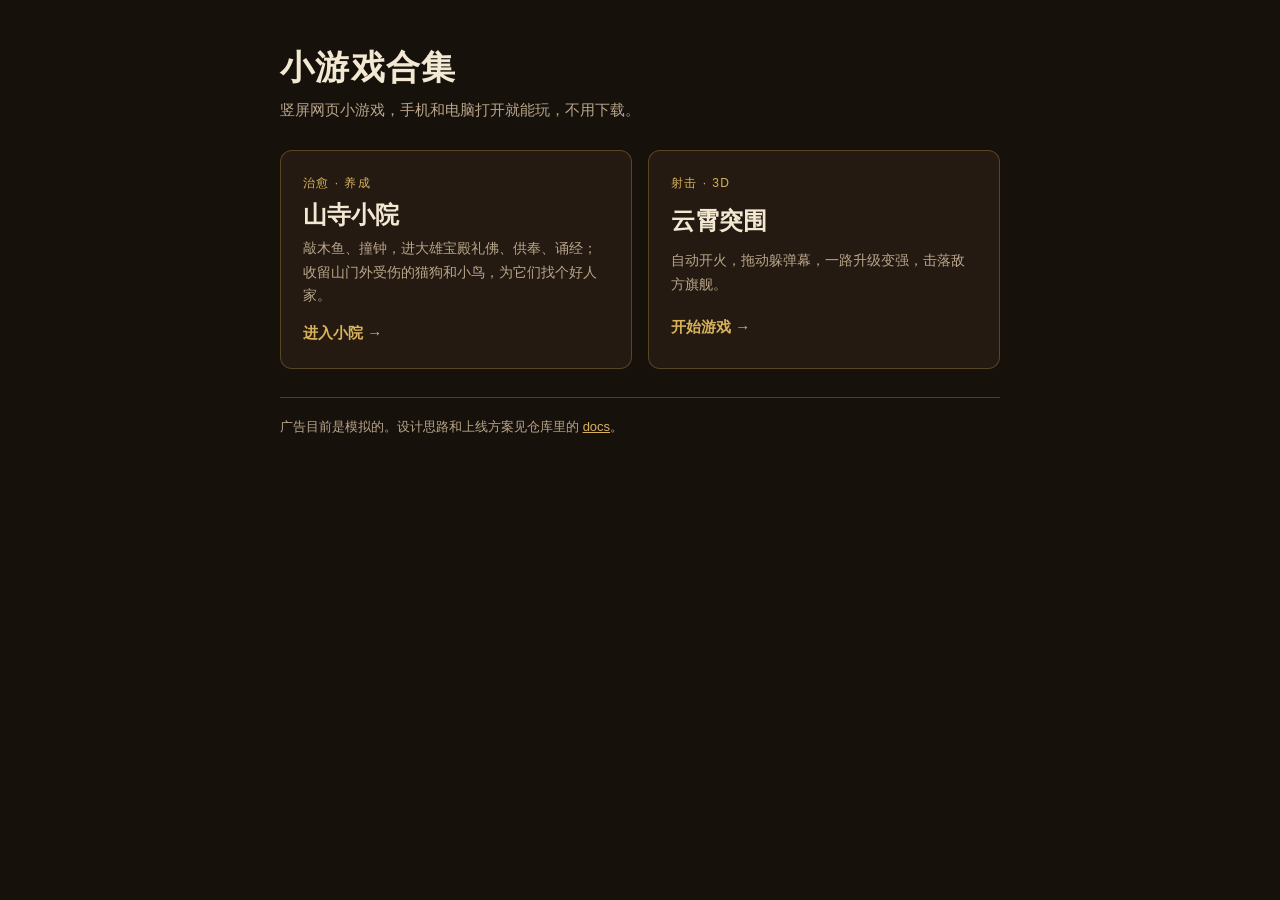
==== index.html @ 07c8e312 "Add landing page and README Co-Authored-By: Claude Opus 5.5 <noreply@anthropic.com>" ====
<!doctype html>
<html lang="zh-CN">
<head>
<meta charset="utf-8">
<meta name="viewport" content="width=device-width, initial-scale=1">
<title>小游戏合集</title>
<meta name="description" content="两款竖屏网页小游戏：云霄突围、山寺小院。手机和电脑打开就能玩。">
<style>
  :root {
    --bg: #17110c;
    --card: #241a12;
    --line: rgba(217, 178, 92, .28);
    --gold: #d9b25c;
    --text: #f3e8d2;
    --muted: #b9a68a;
    --serif: "Songti SC", "STSong", "Noto Serif SC", "Source Han Serif SC", serif;
    --sans: -apple-system, BlinkMacSystemFont, "PingFang SC", "Microsoft YaHei", sans-serif;
    color-scheme: dark;
  }
  * { box-sizing: border-box; }
  body {
    margin: 0;
    background: var(--bg);
    color: var(--text);
    font: 15px/1.7 var(--sans);
    padding: 48px max(16px, env(safe-area-inset-right, 0px)) 48px max(16px, env(safe-area-inset-left, 0px));
  }
  main { max-width: 720px; margin: 0 auto; display: grid; gap: 28px; }
  h1 { font: 700 34px/1.2 var(--serif); margin: 0; letter-spacing: .04em; text-wrap: balance; }
  .lead { color: var(--muted); margin: 8px 0 0; }
  .games { display: grid; grid-template-columns: repeat(auto-fit, minmax(260px, 1fr)); gap: 16px; }
  a.game {
    display: grid;
    gap: 6px;
    padding: 22px;
    border: 1px solid var(--line);
    border-radius: 12px;
    background: var(--card);
    color: inherit;
    text-decoration: none;
    transition: border-color .2s, transform .2s;
  }
  a.game:hover, a.game:focus-visible { border-color: var(--gold); transform: translateY(-2px); outline: none; }
  .tag { font-size: 12px; letter-spacing: .12em; color: var(--gold); }
  .name { font: 700 24px/1.3 var(--serif); }
  .desc { color: var(--muted); font-size: 14px; }
  .play { margin-top: 6px; color: var(--gold); font-weight: 600; }
  footer { color: var(--muted); font-size: 13px; border-top: 1px solid var(--line); padding-top: 18px; }
  footer a { color: var(--gold); }
  @media (prefers-reduced-motion: reduce) { a.game { transition: none; } }
</style>
</head>
<body>
<main>
  <header>
    <h1>小游戏合集</h1>
    <p class="lead">竖屏网页小游戏，手机和电脑打开就能玩，不用下载。</p>
  </header>
  <section class="games">
    <a class="game" href="temple-yard/">
      <span class="tag">治愈 · 养成</span>
      <span class="name">山寺小院</span>
      <span class="desc">敲木鱼、撞钟，进大雄宝殿礼佛、供奉、诵经；收留山门外受伤的猫狗和小鸟，为它们找个好人家。</span>
      <span class="play">进入小院 →</span>
    </a>
    <a class="game" href="sky-breakout/">
      <span class="tag">射击 · 3D</span>
      <span class="name">云霄突围</span>
      <span class="desc">自动开火，拖动躲弹幕，一路升级变强，击落敌方旗舰。</span>
      <span class="play">开始游戏 →</span>
    </a>
  </section>
  <footer>
    广告目前是模拟的。设计思路和上线方案见仓库里的 <a href="https://github.com/sunwenpng/mini-games/tree/main/docs">docs</a>。
  </footer>
</main>
</body>
</html>
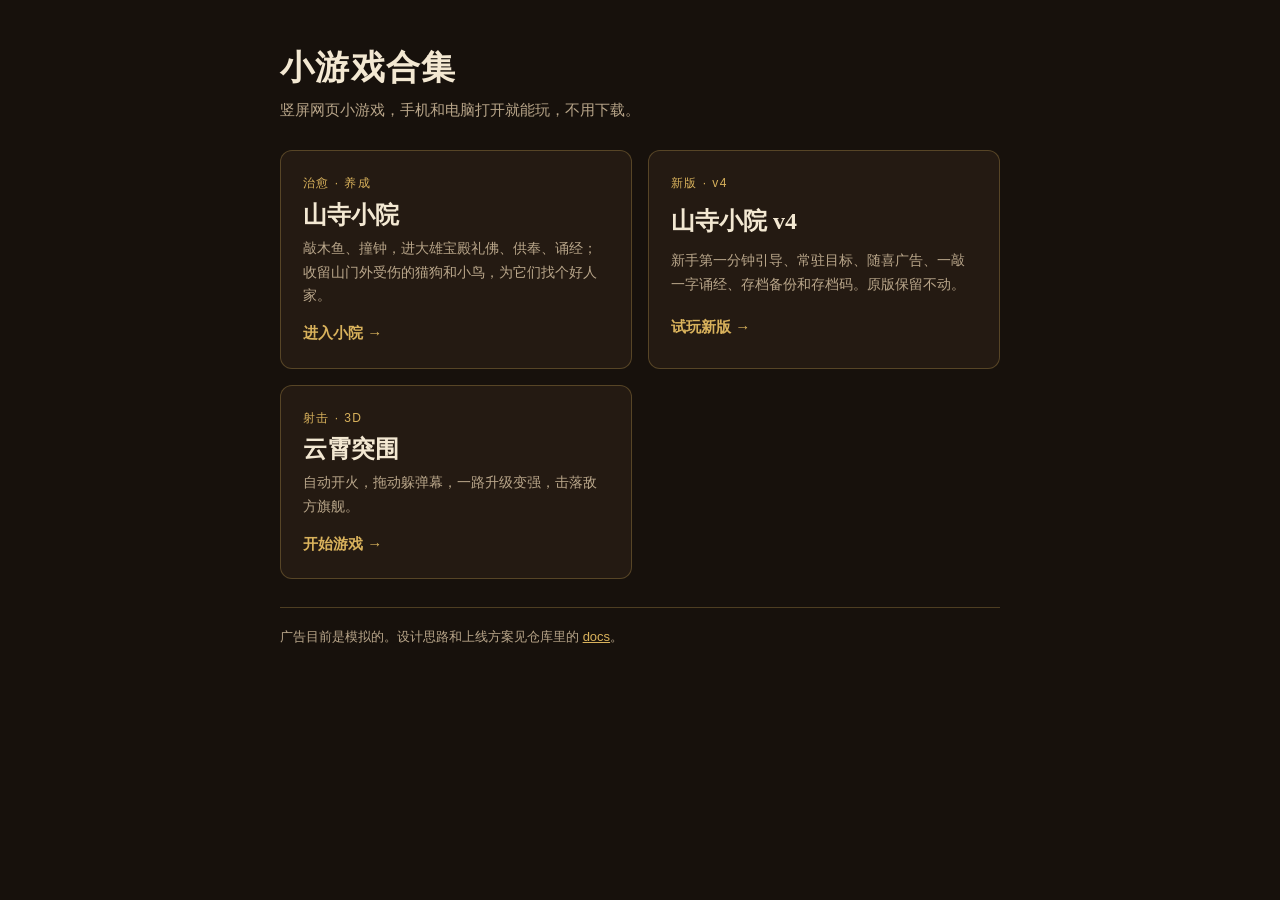
==== commit 4a2506e6: "List Temple Yard v4 on the landing page Co-Authored-By: Claude Opus 5.5 <noreply@anthropic.com>" ====
--- a/index.html
+++ b/index.html
@@ -63,6 +63,12 @@
       <span class="desc">敲木鱼、撞钟，进大雄宝殿礼佛、供奉、诵经；收留山门外受伤的猫狗和小鸟，为它们找个好人家。</span>
       <span class="play">进入小院 →</span>
     </a>
+    <a class="game" href="temple-yard-v4/">
+      <span class="tag">新版 · v4</span>
+      <span class="name">山寺小院 v4</span>
+      <span class="desc">新手第一分钟引导、常驻目标、随喜广告、一敲一字诵经、存档备份和存档码。原版保留不动。</span>
+      <span class="play">试玩新版 →</span>
+    </a>
     <a class="game" href="sky-breakout/">
       <span class="tag">射击 · 3D</span>
       <span class="name">云霄突围</span>
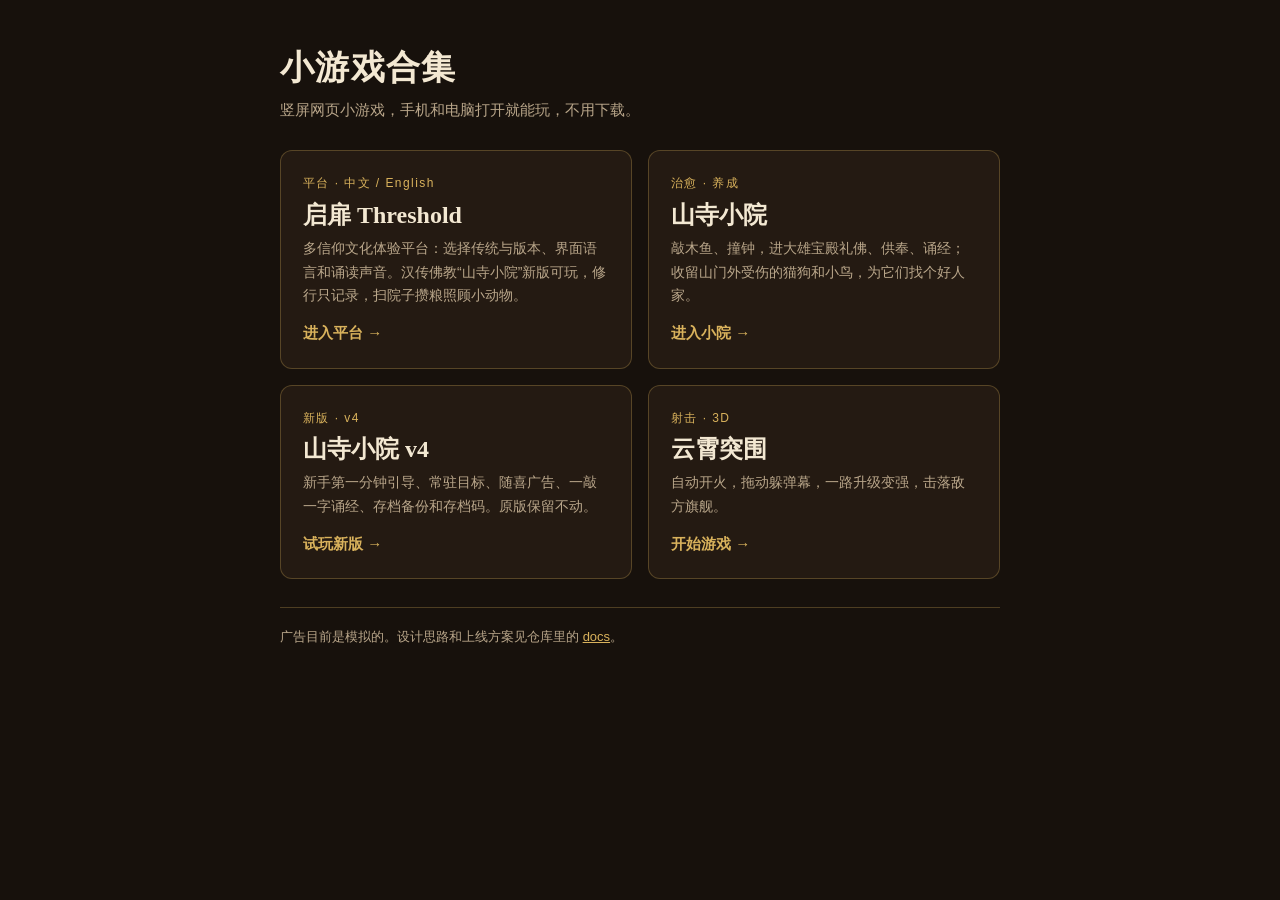
==== commit 16ab1f5d: "Add Threshold platform to home page and README Co-Authored-By: Claude Opus 5.5 <noreply@anthropic.co" ====
--- a/index.html
+++ b/index.html
@@ -57,6 +57,12 @@
     <p class="lead">竖屏网页小游戏，手机和电脑打开就能玩，不用下载。</p>
   </header>
   <section class="games">
+    <a class="game" href="threshold/">
+      <span class="tag">平台 · 中文 / English</span>
+      <span class="name">启扉 Threshold</span>
+      <span class="desc">多信仰文化体验平台：选择传统与版本、界面语言和诵读声音。汉传佛教“山寺小院”新版可玩，修行只记录，扫院子攒粮照顾小动物。</span>
+      <span class="play">进入平台 →</span>
+    </a>
     <a class="game" href="temple-yard/">
       <span class="tag">治愈 · 养成</span>
       <span class="name">山寺小院</span>
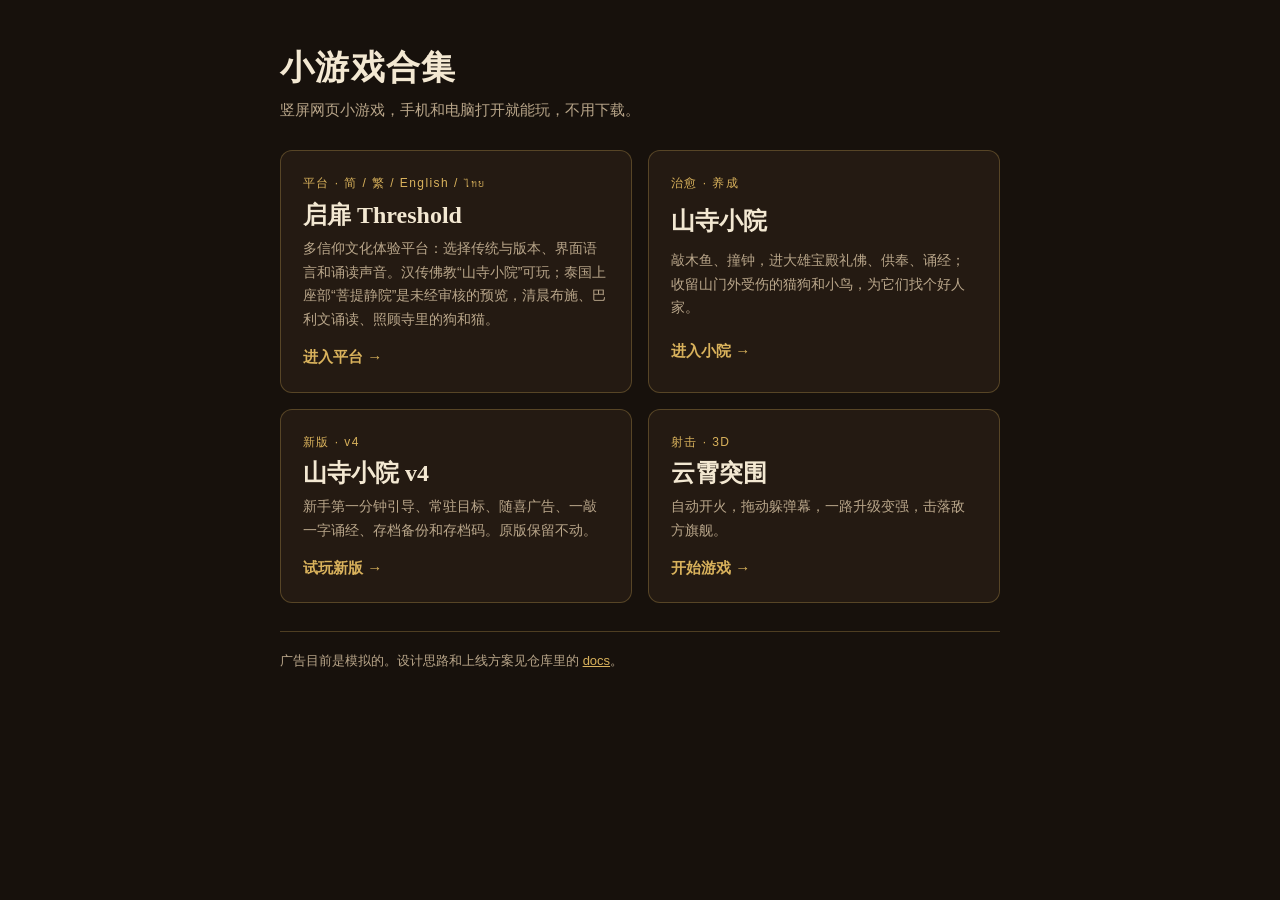
==== commit c1cb79ec: "Landing page: list Traditional Chinese and the Thai Theravada preview Co-Authored-By: Claude Opus 5." ====
--- a/index.html
+++ b/index.html
@@ -58,9 +58,9 @@
   </header>
   <section class="games">
     <a class="game" href="threshold/">
-      <span class="tag">平台 · 中文 / English</span>
+      <span class="tag">平台 · 简 / 繁 / English / ไทย</span>
       <span class="name">启扉 Threshold</span>
-      <span class="desc">多信仰文化体验平台：选择传统与版本、界面语言和诵读声音。汉传佛教“山寺小院”新版可玩，修行只记录，扫院子攒粮照顾小动物。</span>
+      <span class="desc">多信仰文化体验平台：选择传统与版本、界面语言和诵读声音。汉传佛教“山寺小院”可玩；泰国上座部“菩提静院”是未经审核的预览，清晨布施、巴利文诵读、照顾寺里的狗和猫。</span>
       <span class="play">进入平台 →</span>
     </a>
     <a class="game" href="temple-yard/">
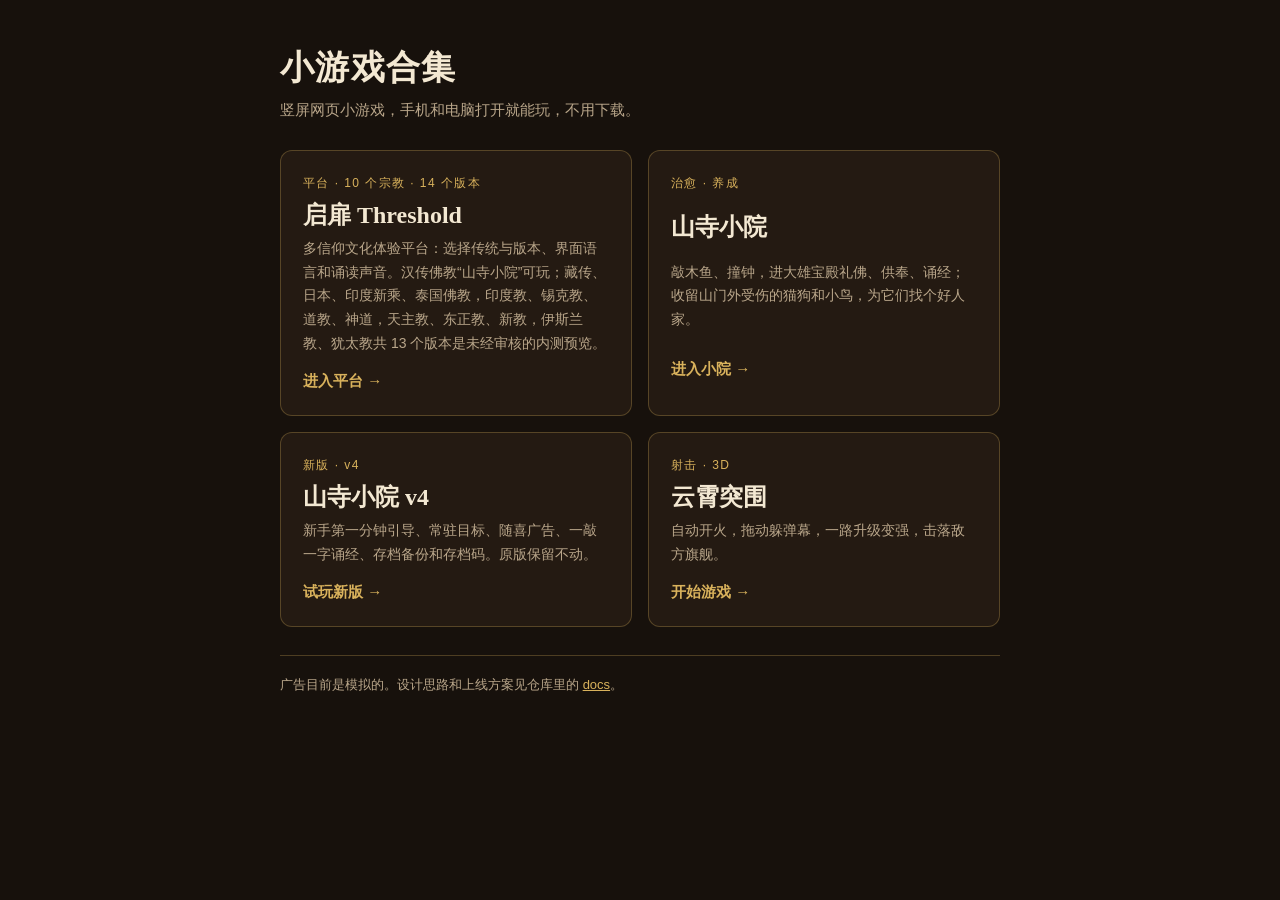
==== commit 903fdc2f: "Landing page: Threshold now lists all ten traditions" ====
--- a/index.html
+++ b/index.html
@@ -58,9 +58,9 @@
   </header>
   <section class="games">
     <a class="game" href="threshold/">
-      <span class="tag">平台 · 简 / 繁 / English / ไทย</span>
+      <span class="tag">平台 · 10 个宗教 · 14 个版本</span>
       <span class="name">启扉 Threshold</span>
-      <span class="desc">多信仰文化体验平台：选择传统与版本、界面语言和诵读声音。汉传佛教“山寺小院”可玩；泰国上座部“菩提静院”是未经审核的预览，清晨布施、巴利文诵读、照顾寺里的狗和猫。</span>
+      <span class="desc">多信仰文化体验平台：选择传统与版本、界面语言和诵读声音。汉传佛教“山寺小院”可玩；藏传、日本、印度新乘、泰国佛教，印度教、锡克教、道教、神道，天主教、东正教、新教，伊斯兰教、犹太教共 13 个版本是未经审核的内测预览。</span>
       <span class="play">进入平台 →</span>
     </a>
     <a class="game" href="temple-yard/">
